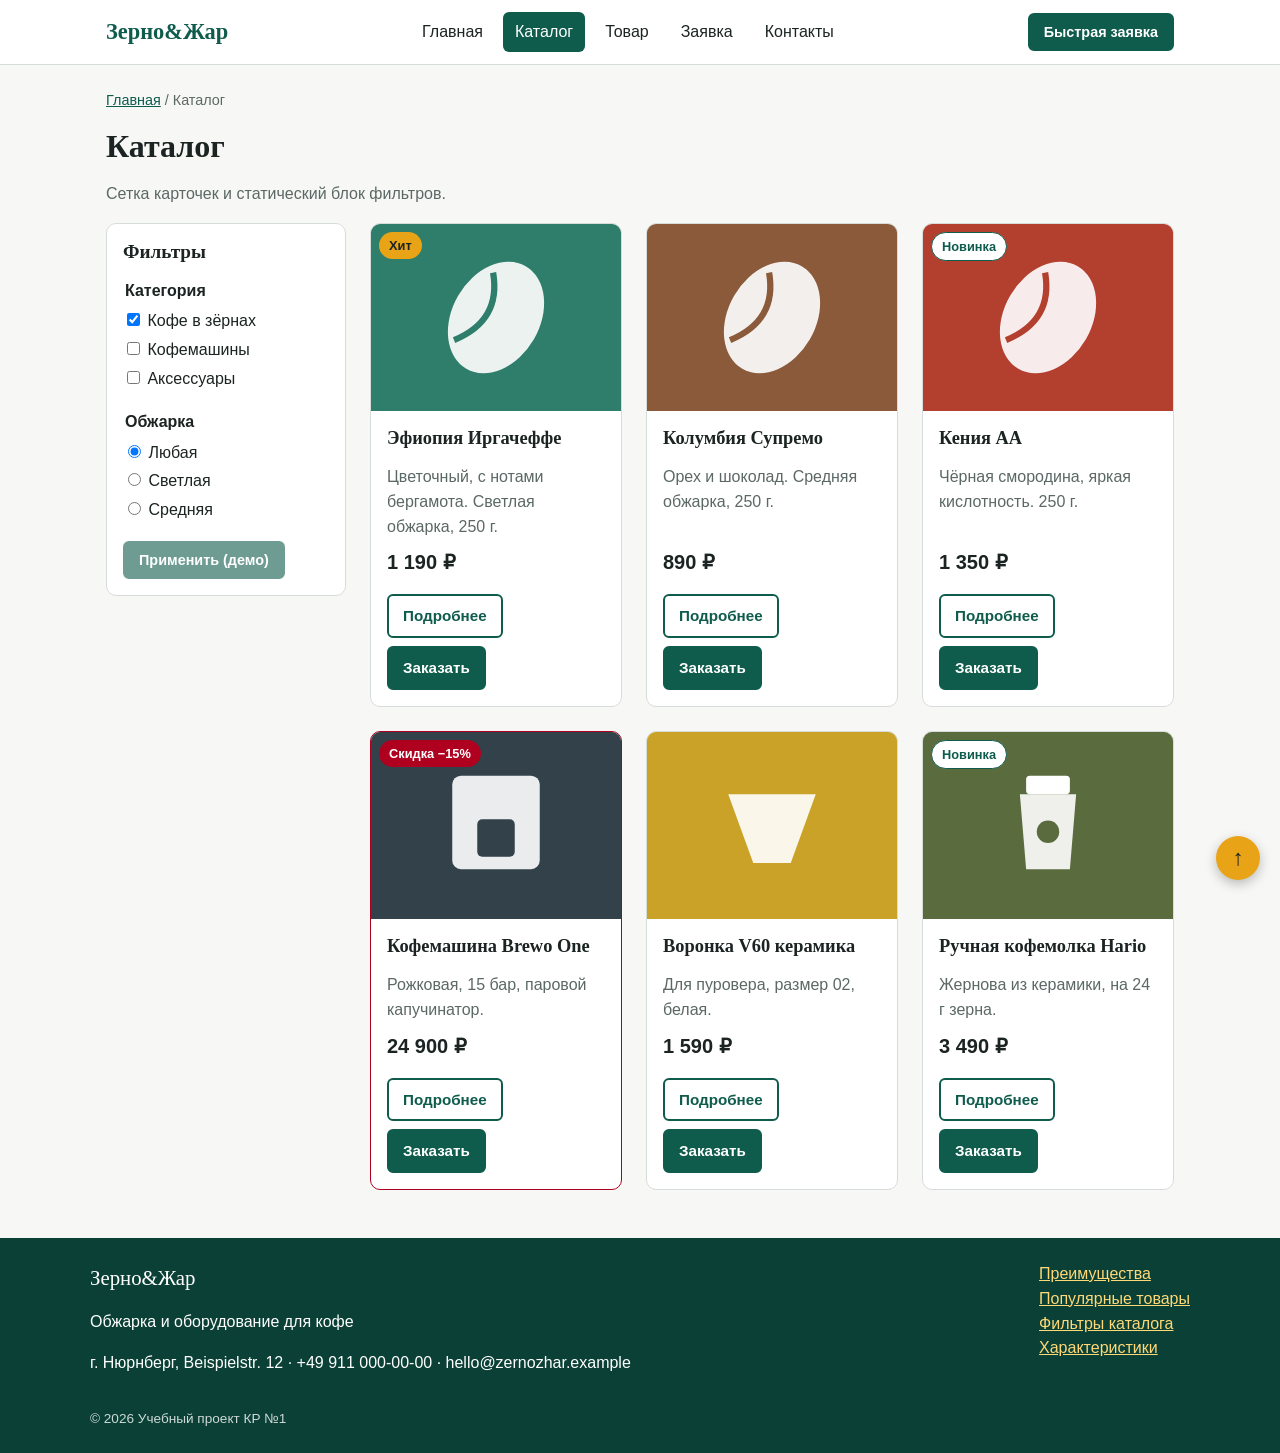
==== catalog.html @ 6930d1d5 "Add files via upload feat: add multi-page structure navigation and anchors" ====
<!DOCTYPE html>
<html lang="ru">
<head>
<meta charset="UTF-8">
<meta name="viewport" content="width=device-width, initial-scale=1">
<title>Каталог — Зерно&Жар</title>
<meta name="description" content="Каталог кофе, кофемашин и аксессуаров.">
<link rel="stylesheet" href="css/style.css">
</head>
<body id="top">
<a class="skip-link" href="#main">К содержимому</a>
<header class="site-header"><div class="site-header-inner"><a class="site-header-logo" href="index.html">Зерно&amp;Жар</a><nav class="site-nav" aria-label="Основное меню"><ul class="site-nav-list"><li class="site-nav-item"><a class="site-nav-link" href="index.html">Главная</a></li><li class="site-nav-item"><a class="site-nav-link site-nav-link-active" href="catalog.html" aria-current="page">Каталог</a></li><li class="site-nav-item"><a class="site-nav-link" href="product.html">Товар</a></li><li class="site-nav-item"><a class="site-nav-link" href="order.html">Заявка</a></li><li class="site-nav-item"><a class="site-nav-link" href="contacts.html">Контакты</a></li></ul></nav><button class="button button-small site-header-cta" type="button" data-modal-open="quick-order">Быстрая заявка</button></div></header>
<main id="main">
<nav class="breadcrumbs" aria-label="Хлебные крошки"><a href="index.html">Главная</a> / <span>Каталог</span></nav><h1 class="page-title">Каталог</h1><p class="page-lead">Сетка карточек и статический блок фильтров.</p>
<div class="catalog-layout"><aside class="filters catalog-layout-filters" id="filters" aria-label="Фильтры"><h2 class="filters-title">Фильтры</h2><form class="filters-form" action="#">
<fieldset class="filters-group"><legend>Категория</legend><label><input type="checkbox" checked> Кофе в зёрнах</label><label><input type="checkbox"> Кофемашины</label><label><input type="checkbox"> Аксессуары</label></fieldset>
<fieldset class="filters-group"><legend>Обжарка</legend><label><input type="radio" name="roast" checked> Любая</label><label><input type="radio" name="roast"> Светлая</label><label><input type="radio" name="roast"> Средняя</label></fieldset>
<button class="button button-small" type="button" disabled>Применить (демо)</button></form></aside><section class="catalog-layout-list" id="list" aria-label="Список товаров"><div class="catalog-grid catalog-grid-wide"><article class="product-card"><span class="product-card-badge product-card-badge-hit">Хит</span><img class="product-card-image" src="images/product-1.svg" alt="Эфиопия Иргачеффе" width="400" height="300" loading="lazy"><div class="product-card-body"><h3 class="product-card-title">Эфиопия Иргачеффе</h3><p class="product-card-description">Цветочный, с нотами бергамота. Светлая обжарка, 250 г.</p><p class="product-card-price">1 190 ₽</p><div class="product-card-actions"><a class="button button-ghost product-card-button" href="product.html">Подробнее</a><button class="button product-card-button" type="button" data-modal-open="quick-order" data-product="Эфиопия Иргачеффе">Заказать</button></div></div></article><article class="product-card"><img class="product-card-image" src="images/product-2.svg" alt="Колумбия Супремо" width="400" height="300" loading="lazy"><div class="product-card-body"><h3 class="product-card-title">Колумбия Супремо</h3><p class="product-card-description">Орех и шоколад. Средняя обжарка, 250 г.</p><p class="product-card-price">890 ₽</p><div class="product-card-actions"><a class="button button-ghost product-card-button" href="product.html">Подробнее</a><button class="button product-card-button" type="button" data-modal-open="quick-order" data-product="Колумбия Супремо">Заказать</button></div></div></article><article class="product-card"><span class="product-card-badge product-card-badge-new">Новинка</span><img class="product-card-image" src="images/product-3.svg" alt="Кения АА" width="400" height="300" loading="lazy"><div class="product-card-body"><h3 class="product-card-title">Кения АА</h3><p class="product-card-description">Чёрная смородина, яркая кислотность. 250 г.</p><p class="product-card-price">1 350 ₽</p><div class="product-card-actions"><a class="button button-ghost product-card-button" href="product.html">Подробнее</a><button class="button product-card-button" type="button" data-modal-open="quick-order" data-product="Кения АА">Заказать</button></div></div></article><article class="product-card product-card-discount"><span class="product-card-badge product-card-badge-discount">Скидка −15%</span><img class="product-card-image" src="images/product-4.svg" alt="Кофемашина Brewo One" width="400" height="300" loading="lazy"><div class="product-card-body"><h3 class="product-card-title">Кофемашина Brewo One</h3><p class="product-card-description">Рожковая, 15 бар, паровой капучинатор.</p><p class="product-card-price">24 900 ₽</p><div class="product-card-actions"><a class="button button-ghost product-card-button" href="product.html">Подробнее</a><button class="button product-card-button" type="button" data-modal-open="quick-order" data-product="Кофемашина Brewo One">Заказать</button></div></div></article><article class="product-card"><img class="product-card-image" src="images/product-5.svg" alt="Воронка V60 керамика" width="400" height="300" loading="lazy"><div class="product-card-body"><h3 class="product-card-title">Воронка V60 керамика</h3><p class="product-card-description">Для пуровера, размер 02, белая.</p><p class="product-card-price">1 590 ₽</p><div class="product-card-actions"><a class="button button-ghost product-card-button" href="product.html">Подробнее</a><button class="button product-card-button" type="button" data-modal-open="quick-order" data-product="Воронка V60 керамика">Заказать</button></div></div></article><article class="product-card"><span class="product-card-badge product-card-badge-new">Новинка</span><img class="product-card-image" src="images/product-6.svg" alt="Ручная кофемолка Hario" width="400" height="300" loading="lazy"><div class="product-card-body"><h3 class="product-card-title">Ручная кофемолка Hario</h3><p class="product-card-description">Жернова из керамики, на 24 г зерна.</p><p class="product-card-price">3 490 ₽</p><div class="product-card-actions"><a class="button button-ghost product-card-button" href="product.html">Подробнее</a><button class="button product-card-button" type="button" data-modal-open="quick-order" data-product="Ручная кофемолка Hario">Заказать</button></div></div></article></div></section></div>
</main>
<footer class="site-footer" id="contacts"><div class="site-footer-inner">
<div><p class="site-footer-title">Зерно&amp;Жар</p><p>Обжарка и оборудование для кофе</p><p>г. Нюрнберг, Beispielstr. 12 · +49 911 000-00-00 · hello@zernozhar.example</p></div>
<ul class="site-footer-links"><li><a href="index.html#advantages">Преимущества</a></li><li><a href="index.html#popular">Популярные товары</a></li><li><a href="catalog.html#filters">Фильтры каталога</a></li><li><a href="product.html#specs">Характеристики</a></li></ul>
</div><p class="site-footer-copy">© 2026 Учебный проект КР №1</p></footer>
<p class="success-message" id="success-message" role="status" hidden>Форма успешно отправлена!</p>
<a class="to-top" href="#top" aria-label="Наверх">↑</a>
<dialog class="modal" id="quick-order" aria-labelledby="modal-title"><div class="modal-box"><button class="modal-close" type="button" data-modal-close aria-label="Закрыть окно">×</button><h2 class="modal-title" id="modal-title">Быстрая заявка</h2><p>Оставьте контакты — свяжемся в течение рабочего дня.</p><form class="form modal-form" action="#" method="post">
<input type="hidden" id="modal-selected-product" name="selected-product">
<div class="form-grid">
<div class="form-field"><label class="form-label" for="modal-name">Имя *</label><input class="form-input" type="text" id="modal-name" name="name" required minlength="2" autocomplete="name"></div>
<div class="form-field"><label class="form-label" for="modal-email">E-mail *</label><input class="form-input" type="email" id="modal-email" name="email" required autocomplete="email" placeholder="you@example.com"></div>
<div class="form-field"><label class="form-label" for="modal-phone">Телефон *</label><input class="form-input" type="tel" id="modal-phone" name="phone" required autocomplete="tel" placeholder="+7 (900) 000-00-00" pattern="^\+7 \(\d{3}\) \d{3}-\d{2}-\d{2}$" title="Формат: +7 (900) 000-00-00"></div>
<div class="form-field"><label class="form-label" for="modal-date">Желаемая дата</label><input class="form-input" type="date" id="modal-date" name="date" ></div>
<div class="form-field"><label class="form-label" for="modal-topic">Тема заявки / товар *</label><select class="form-input" id="modal-topic" name="topic" required><option value="">Выберите…</option><option>Эфиопия Иргачеффе</option><option>Колумбия Супремо</option><option>Кения АА</option><option>Кофемашина Brewo One</option><option>Воронка V60 керамика</option><option>Ручная кофемолка Hario</option><option>Другой вопрос</option></select></div>
</div>
<div class="form-field"><label class="form-label" for="modal-comment">Комментарий</label><textarea class="form-input" id="modal-comment" name="comment" rows="4"></textarea></div>
<div class="form-check"><input type="checkbox" id="modal-agree" name="agree" required><label for="modal-agree">Согласен на обработку персональных данных *</label></div>
<div class="form-actions"><button class="button" type="submit">Отправить заявку</button><button class="button button-ghost" type="reset">Очистить</button></div>
</form></div></dialog>
<script src="js/main.js"></script>
</body>
</html>
---- css/style.css ----
/* ===== Переменные ===== */
:root{
  --color-bg:#f7f8f6;--color-surface:#ffffff;--color-text:#1b2422;--color-muted:#5b6865;
  --color-primary:#0f5c4d;--color-primary-dark:#0a4036;--color-accent:#e8a317;
  --color-border:#d6dcd9;--color-danger:#b00020;
  --space-sm:8px;--space-md:16px;--space-lg:24px;--space-xl:48px;
  --radius-sm:6px;--radius-md:10px;
  --font-base:"Segoe UI",Roboto,Helvetica,Arial,sans-serif;--font-head:Georgia,"Times New Roman",serif;
  --header-h:64px;--color-white:#ffffff;--container-width:1100px;
}
/* ===== База ===== */
*,*::before,*::after{box-sizing:border-box}
html{scroll-behavior:smooth;scroll-padding-top:calc(var(--header-h) + 16px)}
body{margin:0;font-family:var(--font-base);color:var(--color-text);background:var(--color-bg);line-height:1.55}
img{max-width:100%;height:auto;display:block}
h1,h2,h3{font-family:var(--font-head);line-height:1.2;margin:0 0 var(--space-md)}
a{color:var(--color-primary)}
a:hover{color:var(--color-primary-dark)}
a:focus-visible,input:focus-visible,select:focus-visible,textarea:focus-visible,summary:focus-visible,button:focus-visible{outline:2px solid var(--color-primary);outline-offset:3px}
main{max-width:1100px;margin:0 auto;padding:var(--space-lg) var(--space-md) var(--space-xl)}
.skip-link{position:absolute;left:8px;top:-60px;z-index:300;background:var(--color-primary);color:#fff;padding:8px 12px;border-radius:var(--radius-sm)}
.skip-link:focus{top:8px}
.page-title{font-size:2rem}.page-lead{color:var(--color-muted)}
.section{margin-top:var(--space-xl)}.section-title{font-size:1.6rem}.section-more{margin-top:var(--space-lg)}
.breadcrumbs{font-size:.9rem;color:var(--color-muted);margin-bottom:var(--space-md)}
/* ===== Шапка (sticky + flex) ===== */
.site-header{position:sticky;top:0;z-index:100;background:var(--color-surface);border-bottom:1px solid var(--color-border)}
.site-header-inner{max-width:1100px;margin:0 auto;min-height:var(--header-h);padding:0 var(--space-md);display:flex;align-items:center;justify-content:space-between;gap:var(--space-md);flex-wrap:wrap}
.site-header-logo{font-family:var(--font-head);font-size:1.4rem;font-weight:700;text-decoration:none;color:var(--color-primary)}
.site-nav-list{display:flex;gap:var(--space-sm);list-style:none;margin:0;padding:0;flex-wrap:wrap}
.site-nav-link{display:block;padding:8px 12px;border-radius:var(--radius-sm);text-decoration:none;color:var(--color-text)}
.site-nav-link:hover{background:var(--color-bg);color:var(--color-primary)}
.site-nav-link-active{background:var(--color-primary);color:#fff}
.site-nav-link-active:hover{background:var(--color-primary-dark);color:#fff}
/* ===== Кнопки ===== */
.button{display:inline-block;padding:10px 20px;border:2px solid var(--color-primary);border-radius:var(--radius-sm);background:var(--color-primary);color:#fff;font:inherit;font-weight:600;text-decoration:none;cursor:pointer;transition:background-color .2s}
.button:hover{background:var(--color-primary-dark);border-color:var(--color-primary-dark);color:#fff}
.button:focus-visible{outline:2px solid var(--color-primary);outline-offset:3px}
.button-ghost{background:transparent;color:var(--color-primary)}
.button-ghost:hover{background:var(--color-primary);color:#fff}
.button-small{padding:6px 14px;font-size:.9rem}
button:disabled,.button-disabled{opacity:.6;cursor:not-allowed}
.button-group,.hero-actions,.form-actions{display:flex;flex-wrap:wrap;gap:var(--space-sm);margin-top:var(--space-md)}
/* ===== Hero ===== */
.hero{display:grid;grid-template-columns:1.1fr 1fr;gap:var(--space-lg);align-items:center;background:var(--color-surface);border:1px solid var(--color-border);border-radius:var(--radius-md);padding:var(--space-lg)}
.hero-title{font-size:2.6rem}.hero-lead{font-size:1.1rem;color:var(--color-muted)}
.hero-image{border-radius:var(--radius-md)}
/* ===== Преимущества ===== */
.advantages{display:grid;grid-template-columns:repeat(auto-fit,minmax(200px,1fr));gap:var(--space-md);list-style:none;margin:0;padding:0}
.advantages-item{padding:var(--space-md);border-left:4px solid var(--color-accent);background:var(--color-surface)}
.advantages-item h3{font-size:1.1rem;margin-bottom:4px}.advantages-item p{margin:0;color:var(--color-muted)}
/* ===== Карточки (grid, relative/absolute) ===== */
.catalog-grid{display:grid;grid-template-columns:repeat(auto-fill,minmax(240px,1fr));gap:var(--space-lg)}
.product-card{position:relative;display:flex;flex-direction:column;background:var(--color-surface);border:1px solid var(--color-border);border-radius:var(--radius-md);overflow:hidden;transition:box-shadow .2s,transform .2s}
.product-card:hover{box-shadow:0 8px 20px rgba(0,0,0,.12);transform:translateY(-3px)}
.product-card:focus-within{box-shadow:0 0 0 2px var(--color-primary)}
.product-card-discount{border-color:var(--color-danger)}
.product-card-badge{position:absolute;top:var(--space-sm);left:var(--space-sm);z-index:1;padding:4px 10px;border-radius:999px;font-size:.8rem;font-weight:700;background:var(--color-accent);color:#1b2422}
.product-card-badge-new{background:#fff;color:var(--color-primary);border:1px solid var(--color-primary)}
.product-card-badge-discount{background:var(--color-danger);color:#fff}
.product-card-body{display:flex;flex-direction:column;flex:1;padding:var(--space-md)}
.product-card-title{font-size:1.15rem}.product-card-description{flex:1;margin:0 0 var(--space-sm);color:var(--color-muted)}
.product-card-price{font-size:1.25rem;font-weight:700;margin:0 0 var(--space-md)}
.product-card-actions{display:flex;flex-wrap:wrap;gap:var(--space-sm);align-items:center}
.product-card-actions .button{padding:8px 14px;font-size:.95rem}
/* ===== Главная: контент + aside ===== */
.home-layout{display:grid;grid-template-columns:1fr 260px;grid-template-areas:"main aside";gap:var(--space-lg);align-items:start}
.home-layout-main{grid-area:main}
.home-layout-aside{grid-area:aside;margin-top:var(--space-xl)}
.info-aside{padding:var(--space-md);background:#fff8e6;border:1px solid var(--color-accent);border-radius:var(--radius-md)}
.info-aside-title{font-size:1.2rem}.info-aside-note{color:var(--color-muted);font-size:.9rem}
/* ===== Каталог: сложная раскладка + sticky-фильтр ===== */
.catalog-layout{display:grid;grid-template-columns:240px 1fr;grid-template-areas:"filters list";gap:var(--space-lg);align-items:start}
.catalog-layout-filters{grid-area:filters}
.catalog-layout-list{grid-area:list}
.filters{position:sticky;top:calc(var(--header-h) + 16px);padding:var(--space-md);background:var(--color-surface);border:1px solid var(--color-border);border-radius:var(--radius-md)}
.filters-title{font-size:1.2rem}.filters-group{border:0;padding:0;margin:0 0 var(--space-md)}
.filters-group legend{font-weight:700;margin-bottom:4px}.filters-group label{display:block;padding:2px 0}
.catalog-grid-wide{grid-template-columns:repeat(auto-fill,minmax(220px,1fr))}
/* ===== Страница товара ===== */
.product-page{display:grid;grid-template-columns:1fr 280px;gap:var(--space-lg);align-items:start}
.product-page-main{display:grid;grid-template-columns:1fr 1fr;gap:var(--space-lg)}
.product-page-image{border-radius:var(--radius-md);width:100%}
.product-page-price{font-size:1.8rem;font-weight:700;color:var(--color-primary);margin:0 0 var(--space-md)}
.product-page-aside{padding:var(--space-md);background:#fff8e6;border:1px solid var(--color-accent);border-radius:var(--radius-md)}
/* ===== Таблица ===== */
.table-wrap{overflow-x:auto}
.spec-table{width:100%;border-collapse:collapse;background:var(--color-surface)}
.spec-table-caption{text-align:left;font-weight:700;padding:var(--space-sm) 0;caption-side:top}
.spec-table th,.spec-table td{padding:10px 14px;border:1px solid var(--color-border);text-align:left}
.spec-table thead th{background:var(--color-primary);color:#fff}
.spec-table tbody th{background:var(--color-bg)}
.spec-table tbody tr:hover{background:#eef5f2}
/* ===== Отзывы и FAQ ===== */
.reviews{display:grid;grid-template-columns:repeat(auto-fit,minmax(240px,1fr));gap:var(--space-md)}
.reviews-item{margin:0;padding:var(--space-md);background:var(--color-surface);border-left:4px solid var(--color-primary)}
.reviews-item footer{color:var(--color-muted);font-size:.9rem}
.faq{background:var(--color-surface);border:1px solid var(--color-border);border-radius:var(--radius-sm);padding:var(--space-sm) var(--space-md);margin-bottom:var(--space-sm)}
.faq summary{cursor:pointer;font-weight:600}
/* ===== Формы ===== */
.form{max-width:760px;background:var(--color-surface);border:1px solid var(--color-border);border-radius:var(--radius-md);padding:var(--space-lg)}
.form-grid{display:grid;grid-template-columns:1fr 1fr;gap:var(--space-md)}
.form-field{display:flex;flex-direction:column;gap:4px;margin-bottom:var(--space-md)}
.form-label{font-weight:600}
.form-input{padding:10px 12px;font:inherit;border:1px solid #8a9692;border-radius:var(--radius-sm);background:#fff}
.form-input:hover{border-color:var(--color-primary)}
.form-input:focus-visible{border-color:var(--color-primary);outline:2px solid var(--color-primary);outline-offset:2px}
.form-input:user-invalid{border-color:var(--color-danger)}
.form-check{display:flex;gap:var(--space-sm);align-items:flex-start}
.contacts{display:grid;grid-template-columns:1fr 1.4fr;gap:var(--space-xl);align-items:start}
.contacts-address{font-style:normal;line-height:1.9}
/* ===== Модальное окно (<dialog>) ===== */
.modal{border:0;padding:0;border-radius:var(--radius-md);max-width:640px;max-height:92vh;width:calc(100% - 32px);z-index:500}
.modal::backdrop{background:rgba(10,30,26,.6)}
.modal-box{position:relative;padding:var(--space-lg)}
.modal-box .form{border:0;padding:0}
.modal-title{font-size:1.4rem}
.modal-close{position:absolute;top:8px;right:8px;width:36px;height:36px;border:0;border-radius:50%;background:var(--color-bg);font-size:1.5rem;cursor:pointer}
.modal-close:hover{background:var(--color-border)}
/* ===== Сообщение об успешной отправке ===== */
.success-message{position:fixed;top:calc(var(--header-h) + 12px);left:50%;transform:translateX(-50%);z-index:600;margin:0;padding:12px 20px;border-radius:var(--radius-sm);background:var(--color-primary);color:#fff;font-weight:600;box-shadow:0 6px 16px rgba(0,0,0,.25)}
.success-message[hidden]{display:none}
/* ===== Подвал и кнопка «Наверх» (fixed) ===== */
.site-footer{background:var(--color-primary-dark);color:#fff;padding:var(--space-lg) var(--space-md)}
.site-footer a{color:#ffd877}
.site-footer-inner{max-width:1100px;margin:0 auto;display:flex;justify-content:space-between;gap:var(--space-lg);flex-wrap:wrap}
.site-footer-title{font-family:var(--font-head);font-size:1.3rem;margin:0 0 4px}
.site-footer-links{list-style:none;margin:0;padding:0}
.site-footer-copy{max-width:1100px;margin:var(--space-md) auto 0;font-size:.85rem;opacity:.8}
.to-top{position:fixed;right:20px;bottom:20px;z-index:200;width:44px;height:44px;display:grid;place-items:center;border-radius:50%;background:var(--color-accent);color:#1b2422;font-size:1.4rem;text-decoration:none;box-shadow:0 4px 12px rgba(0,0,0,.25)}
.to-top:hover{background:#c98d0c;color:#1b2422}
.to-top:focus-visible{outline:2px solid var(--color-primary);outline-offset:3px}
/* ===== Адаптив (базовый) ===== */
@media (max-width:800px){
  .hero,.home-layout,.catalog-layout,.product-page,.product-page-main,.contacts,.form-grid{grid-template-columns:1fr}
  .filters{position:static}.catalog-layout,.home-layout{grid-template-areas:none}.catalog-layout-filters,.catalog-layout-list,.home-layout-main,.home-layout-aside{grid-area:auto}.home-layout-aside{margin-top:0}.hero-title{font-size:2rem}
}
@media (prefers-reduced-motion:reduce){html{scroll-behavior:auto}*{transition:none!important}}

/* ===== Состояния интерфейса (ПЗ 4) ===== */
.site-footer a:focus-visible{outline:2px solid var(--color-accent);outline-offset:3px}
.form-input:invalid:not(:placeholder-shown){border-color:var(--color-danger)}
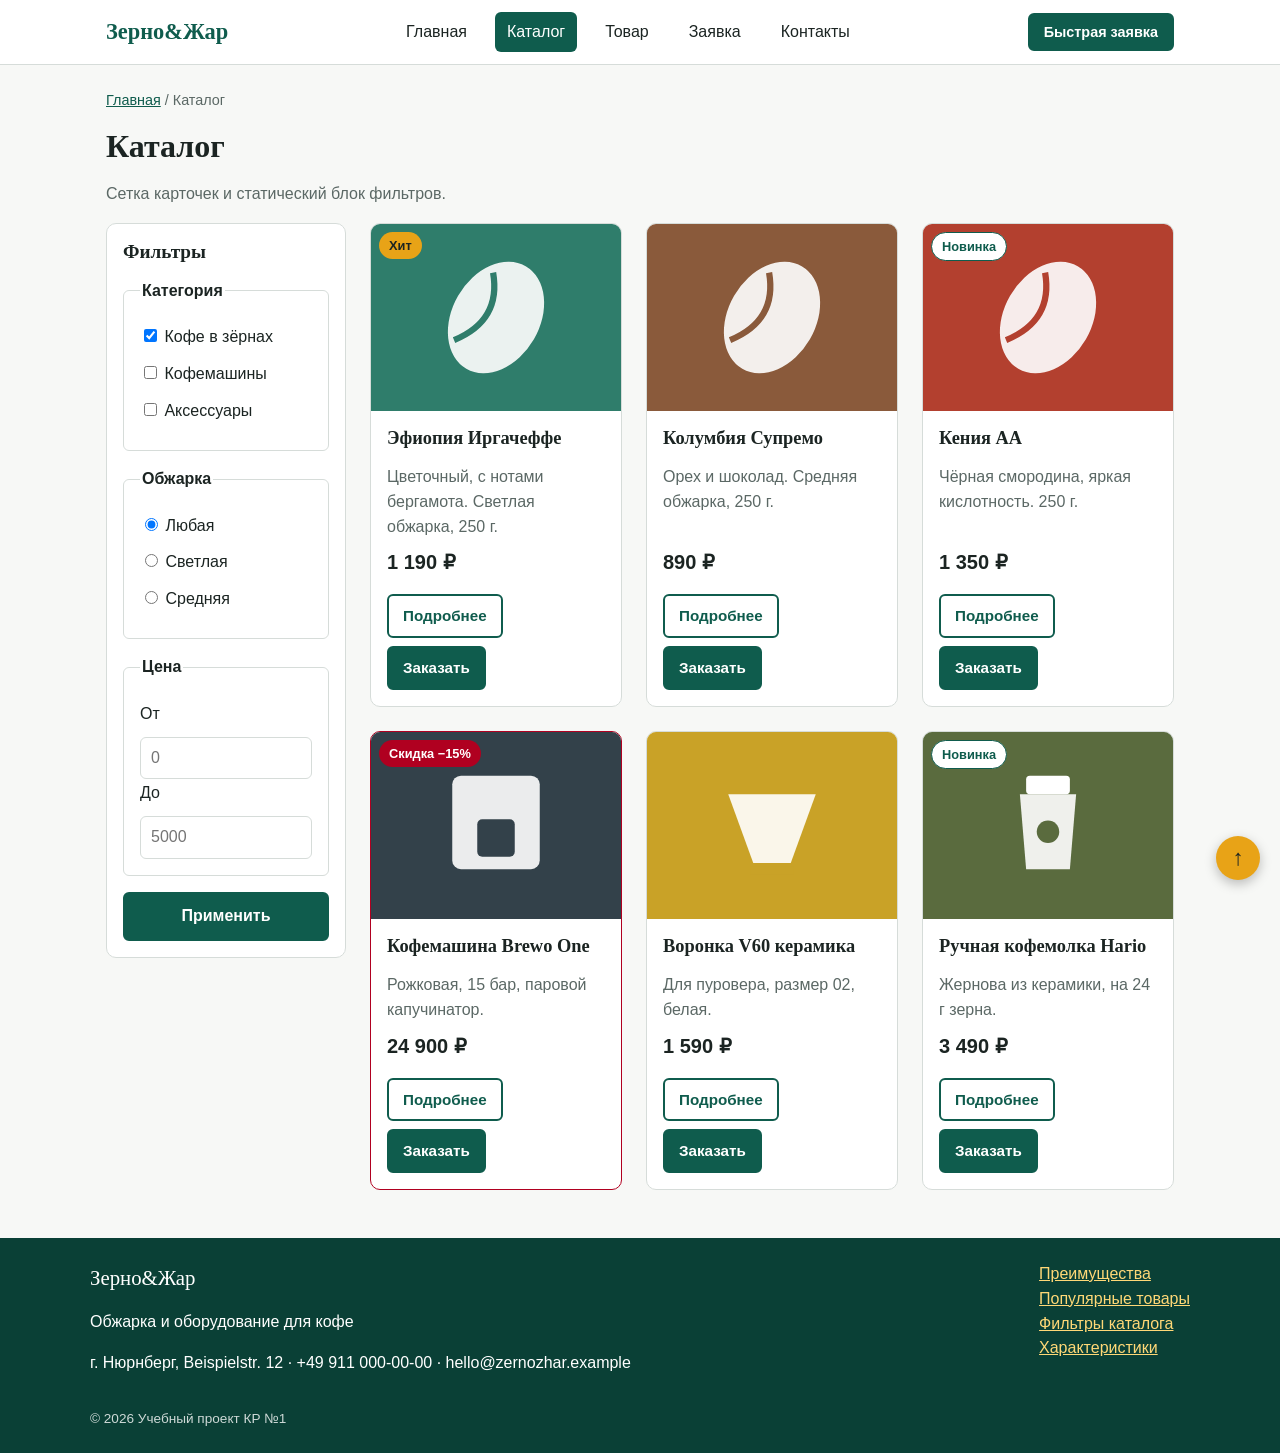
==== commit 875a689f: "Add files via upload feat: add flex navigation and grid catalog layout" ====
--- a/catalog.html
+++ b/catalog.html
@@ -15,7 +15,8 @@
 <div class="catalog-layout"><aside class="filters catalog-layout-filters" id="filters" aria-label="Фильтры"><h2 class="filters-title">Фильтры</h2><form class="filters-form" action="#">
 <fieldset class="filters-group"><legend>Категория</legend><label><input type="checkbox" checked> Кофе в зёрнах</label><label><input type="checkbox"> Кофемашины</label><label><input type="checkbox"> Аксессуары</label></fieldset>
 <fieldset class="filters-group"><legend>Обжарка</legend><label><input type="radio" name="roast" checked> Любая</label><label><input type="radio" name="roast"> Светлая</label><label><input type="radio" name="roast"> Средняя</label></fieldset>
-<button class="button button-small" type="button" disabled>Применить (демо)</button></form></aside><section class="catalog-layout-list" id="list" aria-label="Список товаров"><div class="catalog-grid catalog-grid-wide"><article class="product-card"><span class="product-card-badge product-card-badge-hit">Хит</span><img class="product-card-image" src="images/product-1.svg" alt="Эфиопия Иргачеффе" width="400" height="300" loading="lazy"><div class="product-card-body"><h3 class="product-card-title">Эфиопия Иргачеффе</h3><p class="product-card-description">Цветочный, с нотами бергамота. Светлая обжарка, 250 г.</p><p class="product-card-price">1 190 ₽</p><div class="product-card-actions"><a class="button button-ghost product-card-button" href="product.html">Подробнее</a><button class="button product-card-button" type="button" data-modal-open="quick-order" data-product="Эфиопия Иргачеффе">Заказать</button></div></div></article><article class="product-card"><img class="product-card-image" src="images/product-2.svg" alt="Колумбия Супремо" width="400" height="300" loading="lazy"><div class="product-card-body"><h3 class="product-card-title">Колумбия Супремо</h3><p class="product-card-description">Орех и шоколад. Средняя обжарка, 250 г.</p><p class="product-card-price">890 ₽</p><div class="product-card-actions"><a class="button button-ghost product-card-button" href="product.html">Подробнее</a><button class="button product-card-button" type="button" data-modal-open="quick-order" data-product="Колумбия Супремо">Заказать</button></div></div></article><article class="product-card"><span class="product-card-badge product-card-badge-new">Новинка</span><img class="product-card-image" src="images/product-3.svg" alt="Кения АА" width="400" height="300" loading="lazy"><div class="product-card-body"><h3 class="product-card-title">Кения АА</h3><p class="product-card-description">Чёрная смородина, яркая кислотность. 250 г.</p><p class="product-card-price">1 350 ₽</p><div class="product-card-actions"><a class="button button-ghost product-card-button" href="product.html">Подробнее</a><button class="button product-card-button" type="button" data-modal-open="quick-order" data-product="Кения АА">Заказать</button></div></div></article><article class="product-card product-card-discount"><span class="product-card-badge product-card-badge-discount">Скидка −15%</span><img class="product-card-image" src="images/product-4.svg" alt="Кофемашина Brewo One" width="400" height="300" loading="lazy"><div class="product-card-body"><h3 class="product-card-title">Кофемашина Brewo One</h3><p class="product-card-description">Рожковая, 15 бар, паровой капучинатор.</p><p class="product-card-price">24 900 ₽</p><div class="product-card-actions"><a class="button button-ghost product-card-button" href="product.html">Подробнее</a><button class="button product-card-button" type="button" data-modal-open="quick-order" data-product="Кофемашина Brewo One">Заказать</button></div></div></article><article class="product-card"><img class="product-card-image" src="images/product-5.svg" alt="Воронка V60 керамика" width="400" height="300" loading="lazy"><div class="product-card-body"><h3 class="product-card-title">Воронка V60 керамика</h3><p class="product-card-description">Для пуровера, размер 02, белая.</p><p class="product-card-price">1 590 ₽</p><div class="product-card-actions"><a class="button button-ghost product-card-button" href="product.html">Подробнее</a><button class="button product-card-button" type="button" data-modal-open="quick-order" data-product="Воронка V60 керамика">Заказать</button></div></div></article><article class="product-card"><span class="product-card-badge product-card-badge-new">Новинка</span><img class="product-card-image" src="images/product-6.svg" alt="Ручная кофемолка Hario" width="400" height="300" loading="lazy"><div class="product-card-body"><h3 class="product-card-title">Ручная кофемолка Hario</h3><p class="product-card-description">Жернова из керамики, на 24 г зерна.</p><p class="product-card-price">3 490 ₽</p><div class="product-card-actions"><a class="button button-ghost product-card-button" href="product.html">Подробнее</a><button class="button product-card-button" type="button" data-modal-open="quick-order" data-product="Ручная кофемолка Hario">Заказать</button></div></div></article></div></section></div>
+<fieldset class="filters-group"><legend>Цена</legend><label for="price-from">От</label><input id="price-from" name="price-from" type="number" min="0" placeholder="0"><label for="price-to">До</label><input id="price-to" name="price-to" type="number" min="0" placeholder="5000"></fieldset>
+<button class="button" type="submit">Применить</button></form></aside><section class="catalog-layout-list" id="list" aria-label="Список товаров"><div class="catalog-grid catalog-grid-wide"><article class="product-card"><span class="product-card-badge product-card-badge-hit">Хит</span><img class="product-card-image" src="images/product-1.svg" alt="Эфиопия Иргачеффе" width="400" height="300" loading="lazy"><div class="product-card-body"><h3 class="product-card-title">Эфиопия Иргачеффе</h3><p class="product-card-description">Цветочный, с нотами бергамота. Светлая обжарка, 250 г.</p><p class="product-card-price">1 190 ₽</p><div class="product-card-actions"><a class="button button-ghost product-card-button" href="product.html">Подробнее</a><button class="button product-card-button" type="button" data-modal-open="quick-order" data-product="Эфиопия Иргачеффе">Заказать</button></div></div></article><article class="product-card"><img class="product-card-image" src="images/product-2.svg" alt="Колумбия Супремо" width="400" height="300" loading="lazy"><div class="product-card-body"><h3 class="product-card-title">Колумбия Супремо</h3><p class="product-card-description">Орех и шоколад. Средняя обжарка, 250 г.</p><p class="product-card-price">890 ₽</p><div class="product-card-actions"><a class="button button-ghost product-card-button" href="product.html">Подробнее</a><button class="button product-card-button" type="button" data-modal-open="quick-order" data-product="Колумбия Супремо">Заказать</button></div></div></article><article class="product-card"><span class="product-card-badge product-card-badge-new">Новинка</span><img class="product-card-image" src="images/product-3.svg" alt="Кения АА" width="400" height="300" loading="lazy"><div class="product-card-body"><h3 class="product-card-title">Кения АА</h3><p class="product-card-description">Чёрная смородина, яркая кислотность. 250 г.</p><p class="product-card-price">1 350 ₽</p><div class="product-card-actions"><a class="button button-ghost product-card-button" href="product.html">Подробнее</a><button class="button product-card-button" type="button" data-modal-open="quick-order" data-product="Кения АА">Заказать</button></div></div></article><article class="product-card product-card-discount"><span class="product-card-badge product-card-badge-discount">Скидка −15%</span><img class="product-card-image" src="images/product-4.svg" alt="Кофемашина Brewo One" width="400" height="300" loading="lazy"><div class="product-card-body"><h3 class="product-card-title">Кофемашина Brewo One</h3><p class="product-card-description">Рожковая, 15 бар, паровой капучинатор.</p><p class="product-card-price">24 900 ₽</p><div class="product-card-actions"><a class="button button-ghost product-card-button" href="product.html">Подробнее</a><button class="button product-card-button" type="button" data-modal-open="quick-order" data-product="Кофемашина Brewo One">Заказать</button></div></div></article><article class="product-card"><img class="product-card-image" src="images/product-5.svg" alt="Воронка V60 керамика" width="400" height="300" loading="lazy"><div class="product-card-body"><h3 class="product-card-title">Воронка V60 керамика</h3><p class="product-card-description">Для пуровера, размер 02, белая.</p><p class="product-card-price">1 590 ₽</p><div class="product-card-actions"><a class="button button-ghost product-card-button" href="product.html">Подробнее</a><button class="button product-card-button" type="button" data-modal-open="quick-order" data-product="Воронка V60 керамика">Заказать</button></div></div></article><article class="product-card"><span class="product-card-badge product-card-badge-new">Новинка</span><img class="product-card-image" src="images/product-6.svg" alt="Ручная кофемолка Hario" width="400" height="300" loading="lazy"><div class="product-card-body"><h3 class="product-card-title">Ручная кофемолка Hario</h3><p class="product-card-description">Жернова из керамики, на 24 г зерна.</p><p class="product-card-price">3 490 ₽</p><div class="product-card-actions"><a class="button button-ghost product-card-button" href="product.html">Подробнее</a><button class="button product-card-button" type="button" data-modal-open="quick-order" data-product="Ручная кофемолка Hario">Заказать</button></div></div></article></div></section></div>
 </main>
 <footer class="site-footer" id="contacts"><div class="site-footer-inner">
 <div><p class="site-footer-title">Зерно&amp;Жар</p><p>Обжарка и оборудование для кофе</p><p>г. Нюрнберг, Beispielstr. 12 · +49 911 000-00-00 · hello@zernozhar.example</p></div>
--- a/css/style.css
+++ b/css/style.css
@@ -27,7 +27,7 @@
 .site-header{position:sticky;top:0;z-index:100;background:var(--color-surface);border-bottom:1px solid var(--color-border)}
 .site-header-inner{max-width:1100px;margin:0 auto;min-height:var(--header-h);padding:0 var(--space-md);display:flex;align-items:center;justify-content:space-between;gap:var(--space-md);flex-wrap:wrap}
 .site-header-logo{font-family:var(--font-head);font-size:1.4rem;font-weight:700;text-decoration:none;color:var(--color-primary)}
-.site-nav-list{display:flex;gap:var(--space-sm);list-style:none;margin:0;padding:0;flex-wrap:wrap}
+.site-nav-list{display:flex;flex-wrap:wrap;justify-content:center;align-items:center;gap:var(--space-md);padding:0;margin:0;list-style:none}
 .site-nav-link{display:block;padding:8px 12px;border-radius:var(--radius-sm);text-decoration:none;color:var(--color-text)}
 .site-nav-link:hover{background:var(--color-bg);color:var(--color-primary)}
 .site-nav-link-active{background:var(--color-primary);color:#fff}
@@ -140,3 +140,10 @@
 /* ===== Состояния интерфейса (ПЗ 4) ===== */
 .site-footer a:focus-visible{outline:2px solid var(--color-accent);outline-offset:3px}
 .form-input:invalid:not(:placeholder-shown){border-color:var(--color-danger)}
+
+/* ===== Форма фильтров (ПЗ 6) ===== */
+.filters-form{display:grid;gap:var(--space-md)}
+.filters-form fieldset{margin:0;padding:var(--space-md);border:1px solid var(--color-border);border-radius:var(--radius-sm)}
+.filters-form legend{font-weight:700}
+.filters-form label{display:block;margin-bottom:var(--space-sm)}
+.filters-form input[type="number"]{width:100%;padding:8px 10px;border:1px solid var(--color-border);border-radius:var(--radius-sm);font:inherit}
